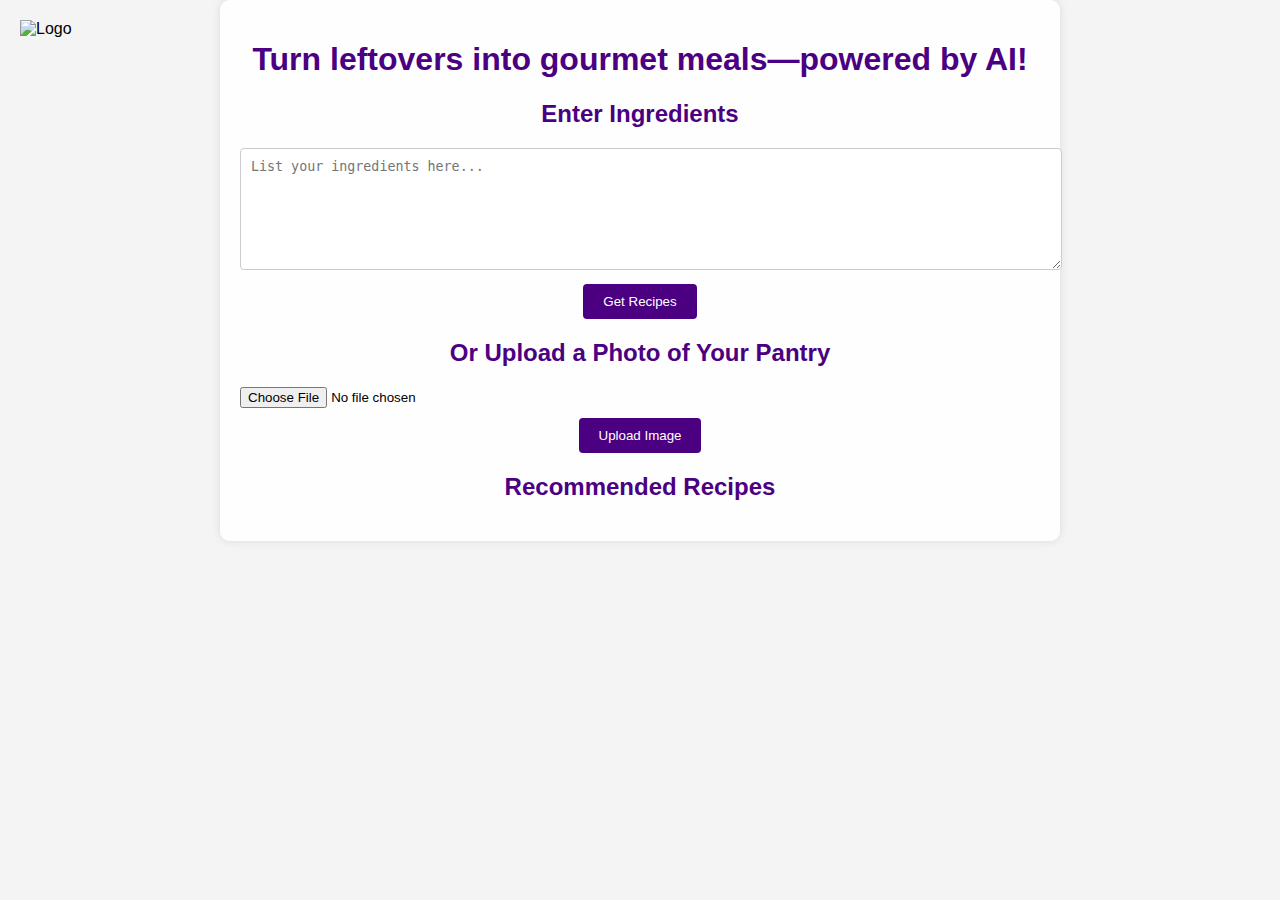
==== target/classes/static/index.html @ e5e42ac0 "Changes to fix comments" ====
<!DOCTYPE html>
<html lang="en">
<head>
    <meta charset="UTF-8">
    <meta name="viewport" content="width=device-width, initial-scale=1.0">
    <title>Recipe Recommender</title>
    <link rel="stylesheet" href="style.css">
</head>
<body>
    <img src="C:\Users\Siddharth Pathak\Downloads\logo.png" alt="Logo" class="logo"> <!-- Add logo -->
    <div class="container">
        <h1>Turn leftovers into gourmet meals—powered by AI!</h1>
        <div class="input-section">
            <h2>Enter Ingredients</h2>
            <textarea id="ingredients" placeholder="List your ingredients here..."></textarea>
            <button id="getRecipesBtn">Get Recipes</button>
        </div>
        <div class="upload-section">    
            <h2>Or Upload a Photo of Your Pantry</h2>
            <input type="file" id="imageUpload" accept="image/*">
            <button id="uploadImageBtn">Upload Image</button>
        </div>
        <div id="recipes" class="recipes-section">
            <h2>Recommended Recipes</h2>
            <ul id="recipeList"></ul>
        </div>
    </div>
    <script src="script.js"></script>
</body>
</html>
---- target/classes/static/style.css ----
body {
    font-family: Arial, sans-serif;
    background-color: #f4f4f4;
    margin: 0;
    padding: 0;
    background-image: url('background.jpg'); /* Add a background image */
    background-size: cover;
    background-position: center;
}

.container {
    max-width: 800px;
    margin: 0 auto;
    padding: 20px;
    background-color: rgba(255, 255, 255, 0.9); /* Semi-transparent background */
    box-shadow: 0 0 10px rgba(0, 0, 0, 0.1);
    border-radius: 10px;
    text-align: center; /* Center align text */
}

h1, h2 {
    color: #4b0082; /* Purple color */
}

.input-section, .upload-section, .recipes-section {
    margin-bottom: 20px;
}

textarea {
    width: 100%;
    height: 100px;
    padding: 10px;
    border: 1px solid #ccc;
    border-radius: 4px;
    margin-bottom: 10px;
}

button {
    display: inline-block;
    padding: 10px 20px;
    color: #fff;
    background-color: #4b0082; /* Purple color */
    border: none;
    border-radius: 4px;
    cursor: pointer;
}

button:hover {
    background-color: #3a0066; /* Darker purple color */
}

input[type="file"] {
    display: block;
    margin-bottom: 10px;
}

#recipeList li {
    padding: 15px;
    border-bottom: 1px solid #ccc;
    background-color: #fafafa;
    margin-bottom: 10px;
    border-radius: 5px;
    text-align: left; /* Left align text */
}

#recipeList li {
    padding: 10px;
    border-bottom: 1px solid #ccc;
}

.logo {
    position: absolute;
    top: 20px;
    left: 20px;
    width: 100px;
}
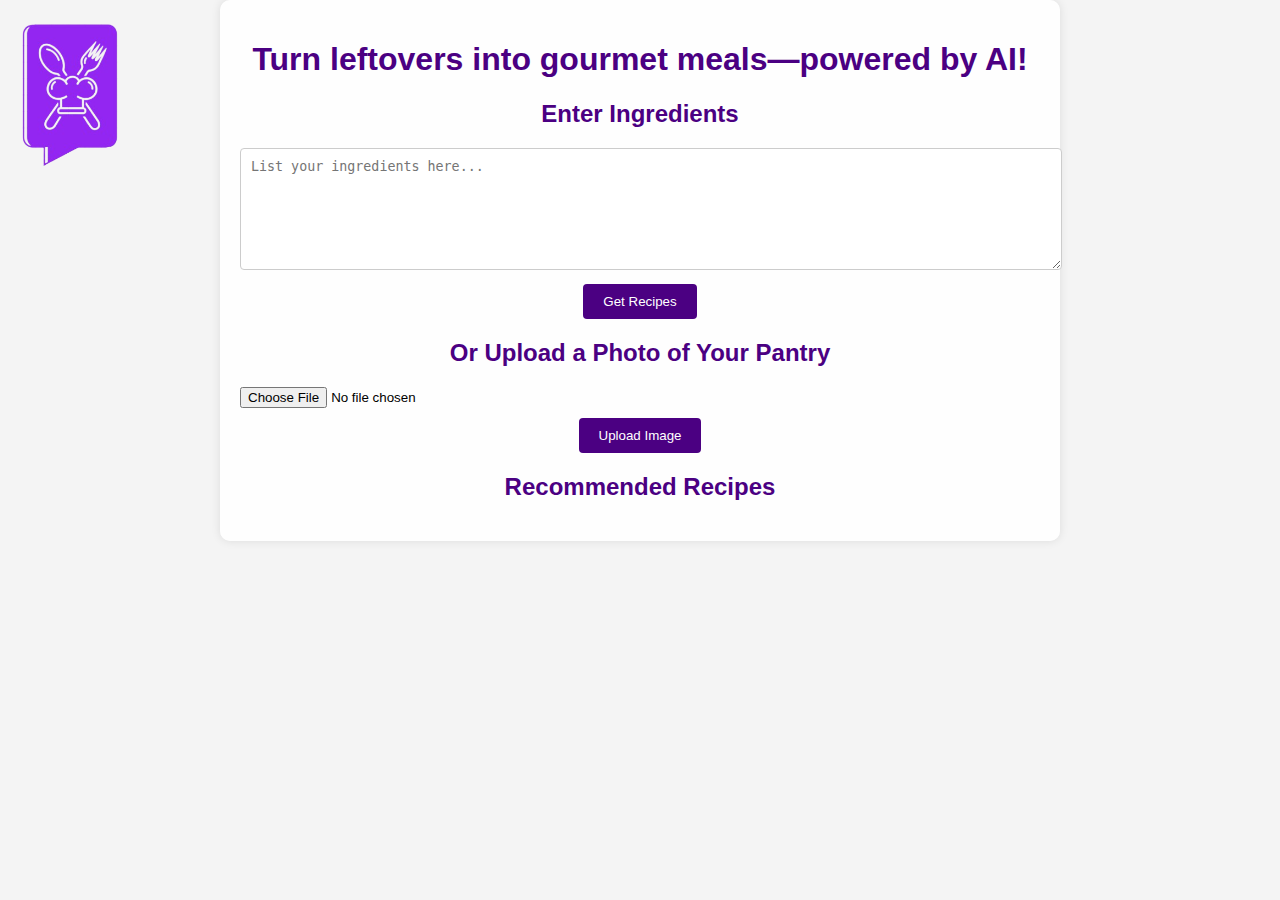
==== commit 6562ca03: "more changes to work locally" ====
--- a/target/classes/static/index.html
+++ b/target/classes/static/index.html
@@ -4,10 +4,10 @@
     <meta charset="UTF-8">
     <meta name="viewport" content="width=device-width, initial-scale=1.0">
     <title>Recipe Recommender</title>
-    <link rel="stylesheet" href="style.css">
+    <link rel="stylesheet" href="style.css"> <!-- No 'static/' now -->
 </head>
 <body>
-    <img src="C:\Users\Siddharth Pathak\Downloads\logo.png" alt="Logo" class="logo"> <!-- Add logo -->
+    <img src="logo.png" alt="Logo" class="logo"> <!-- No 'static/' now -->
     <div class="container">
         <h1>Turn leftovers into gourmet meals—powered by AI!</h1>
         <div class="input-section">
@@ -20,11 +20,12 @@
             <input type="file" id="imageUpload" accept="image/*">
             <button id="uploadImageBtn">Upload Image</button>
         </div>
+        <div id="loading" class="loader" style="display: none;"></div>
         <div id="recipes" class="recipes-section">
             <h2>Recommended Recipes</h2>
             <ul id="recipeList"></ul>
         </div>
     </div>
-    <script src="script.js"></script>
+    <script src="script.js"></script> <!-- No 'static/' now -->
 </body>
 </html>--- a/target/classes/static/style.css
+++ b/target/classes/static/style.css
@@ -74,3 +74,18 @@
     left: 20px;
     width: 100px;
 }
+
+.loader {
+  border: 16px solid #f3f3f3; /* Light grey */
+  border-top: 16px solid #3498db; /* Blue */
+  border-radius: 50%;
+  width: 120px;
+  height: 120px;
+  animation: spin 2s linear infinite;
+  margin: 20px auto; /* Center the loader */
+}
+
+@keyframes spin {
+  0% { transform: rotate(0deg); }
+  100% { transform: rotate(360deg); }
+}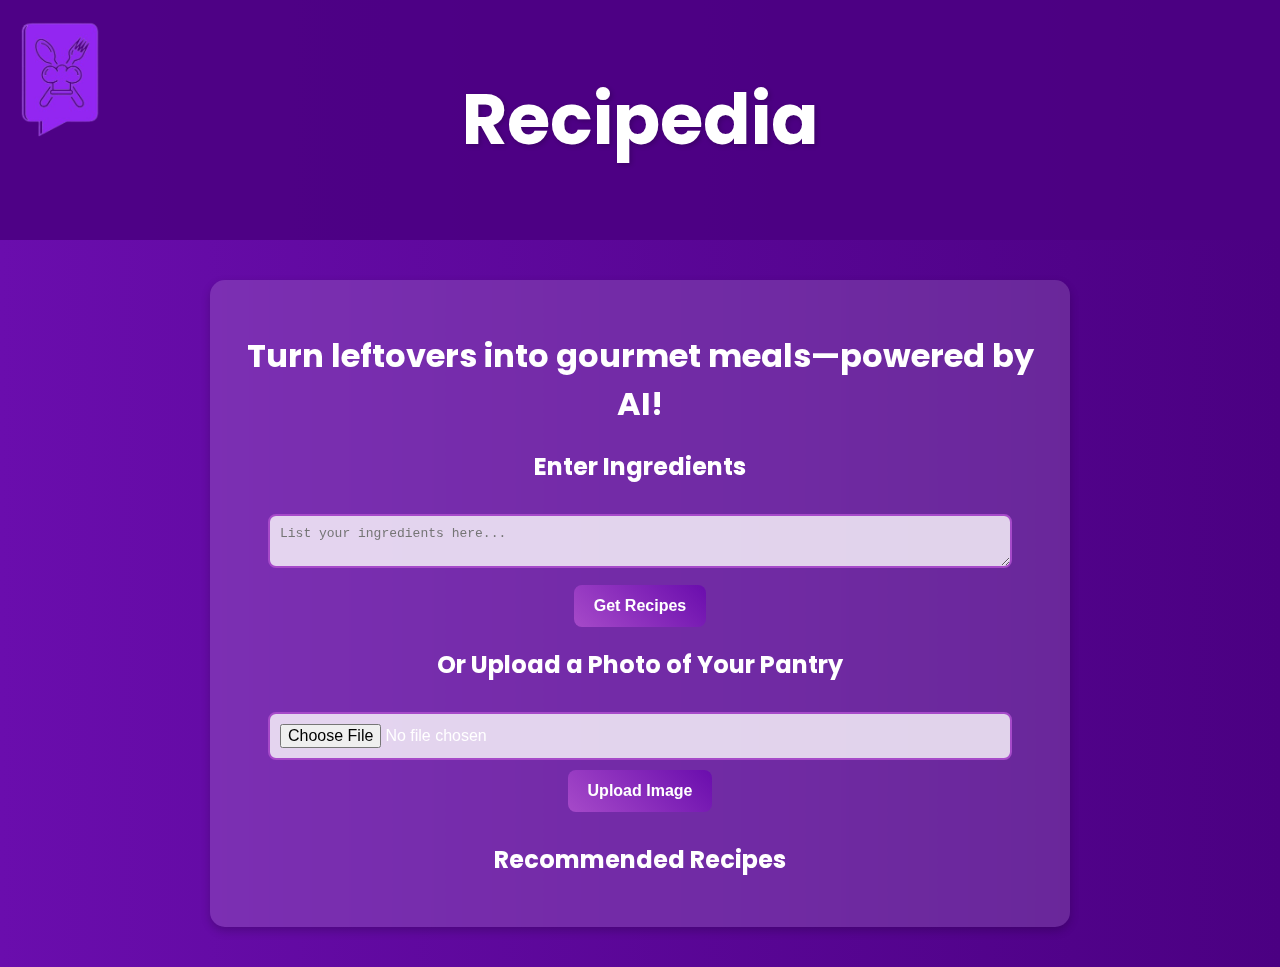
==== commit 84cdebb6: "Making changes to the interface. Adding dynamic animations" ====
--- a/target/classes/static/index.html
+++ b/target/classes/static/index.html
@@ -7,6 +7,9 @@
     <link rel="stylesheet" href="style.css"> <!-- No 'static/' now -->
 </head>
 <body>
+    <header>
+        <h1>Recipedia</h1>
+    </header>
     <img src="logo.png" alt="Logo" class="logo"> <!-- No 'static/' now -->
     <div class="container">
         <h1>Turn leftovers into gourmet meals—powered by AI!</h1>
--- a/target/classes/static/style.css
+++ b/target/classes/static/style.css
@@ -1,91 +1,118 @@
+@import url('https://fonts.googleapis.com/css2?family=Poppins:wght@300;400;600&display=swap');
+
 body {
-    font-family: Arial, sans-serif;
-    background-color: #f4f4f4;
+    font-family: 'Poppins', sans-serif;
+    background: linear-gradient(to right, #6a0dad, #4b0082);
+    color: white;
     margin: 0;
     padding: 0;
-    background-image: url('background.jpg'); /* Add a background image */
-    background-size: cover;
-    background-position: center;
+    text-align: center;
+}
+
+header {
+    background: rgba(75, 0, 130, 0.9);
+    color: white;
+    padding: 20px;
+    font-size: 2.2em;
+    font-weight: bold;
+    text-shadow: 2px 2px 5px rgba(0, 0, 0, 0.2);
 }
 
 .container {
     max-width: 800px;
-    margin: 0 auto;
-    padding: 20px;
-    background-color: rgba(255, 255, 255, 0.9); /* Semi-transparent background */
-    box-shadow: 0 0 10px rgba(0, 0, 0, 0.1);
-    border-radius: 10px;
-    text-align: center; /* Center align text */
+    margin: 40px auto;
+    padding: 30px;
+    background: rgba(255, 255, 255, 0.15);
+    backdrop-filter: blur(10px);
+    border-radius: 15px;
+    box-shadow: 0 4px 10px rgba(0, 0, 0, 0.2);
+    animation: fadeIn 1s ease-in-out;
 }
 
 h1, h2 {
-    color: #4b0082; /* Purple color */
+    color: white;
 }
 
-.input-section, .upload-section, .recipes-section {
-    margin-bottom: 20px;
+textarea, input[type="file"] {
+    width: 90%;
+    padding: 10px;
+    border: 2px solid #a64ac9;
+    border-radius: 8px;
+    background: rgba(255, 255, 255, 0.8);
+    font-size: 1em;
+    margin-top: 10px;
+    transition: all 0.3s ease-in-out;
 }
 
-textarea {
-    width: 100%;
-    height: 100px;
-    padding: 10px;
-    border: 1px solid #ccc;
-    border-radius: 4px;
-    margin-bottom: 10px;
+textarea:focus, input[type="file"]:focus {
+    border-color: #fff;
+    background: rgba(255, 255, 255, 1);
 }
 
 button {
-    display: inline-block;
-    padding: 10px 20px;
-    color: #fff;
-    background-color: #4b0082; /* Purple color */
+    background: linear-gradient(45deg, #a64ac9, #6a0dad);
+    color: white;
+    font-weight: bold;
+    padding: 12px 20px;
     border: none;
-    border-radius: 4px;
+    border-radius: 8px;
     cursor: pointer;
-}
-
-button:hover {
-    background-color: #3a0066; /* Darker purple color */
-}
-
-input[type="file"] {
-    display: block;
-    margin-bottom: 10px;
-}
-
-#recipeList li {
-    padding: 15px;
-    border-bottom: 1px solid #ccc;
-    background-color: #fafafa;
-    margin-bottom: 10px;
-    border-radius: 5px;
-    text-align: left; /* Left align text */
-}
-
-#recipeList li {
-    padding: 10px;
-    border-bottom: 1px solid #ccc;
+    transition: all 0.3s ease-in-out;
+    font-size: 1em;
+    margin-top: 10px;
 }
 
 .logo {
     position: absolute;
     top: 20px;
     left: 20px;
-    width: 100px;
+    width: 80px;
+    height: auto;
+}
+
+button:hover {
+    background: linear-gradient(45deg, #6a0dad, #a64ac9);
+    transform: scale(1.05);
 }
 
 .loader {
-  border: 16px solid #f3f3f3; /* Light grey */
-  border-top: 16px solid #3498db; /* Blue */
-  border-radius: 50%;
-  width: 120px;
-  height: 120px;
-  animation: spin 2s linear infinite;
-  margin: 20px auto; /* Center the loader */
+    border: 8px solid rgba(255, 255, 255, 0.3);
+    border-top: 8px solid #ffdd57;
+    border-radius: 50%;
+    width: 60px;
+    height: 60px;
+    animation: spin 1.5s linear infinite;
+    margin: 20px auto;
+}
+
+@keyframes fadeIn {
+    from {
+        opacity: 0;
+        transform: translateY(-20px);
+    }
+    to {
+        opacity: 1;
+        transform: translateY(0);
+    }
 }
 
 @keyframes spin {
-  0% { transform: rotate(0deg); }
-  100% { transform: rotate(360deg); }
+    0% { transform: rotate(0deg); }
+    100% { transform: rotate(360deg); }
+}
+
+.recipes-section {
+    margin-top: 30px;
+}
+
+#recipeList li {
+    background: rgba(255, 255, 255, 0.15);
+    padding: 15px;
+    border-radius: 10px;
+    margin: 10px 0;
+    transition: transform 0.3s ease-in-out;
+}
+
+#recipeList li:hover {
+    transform: scale(1.02);
 }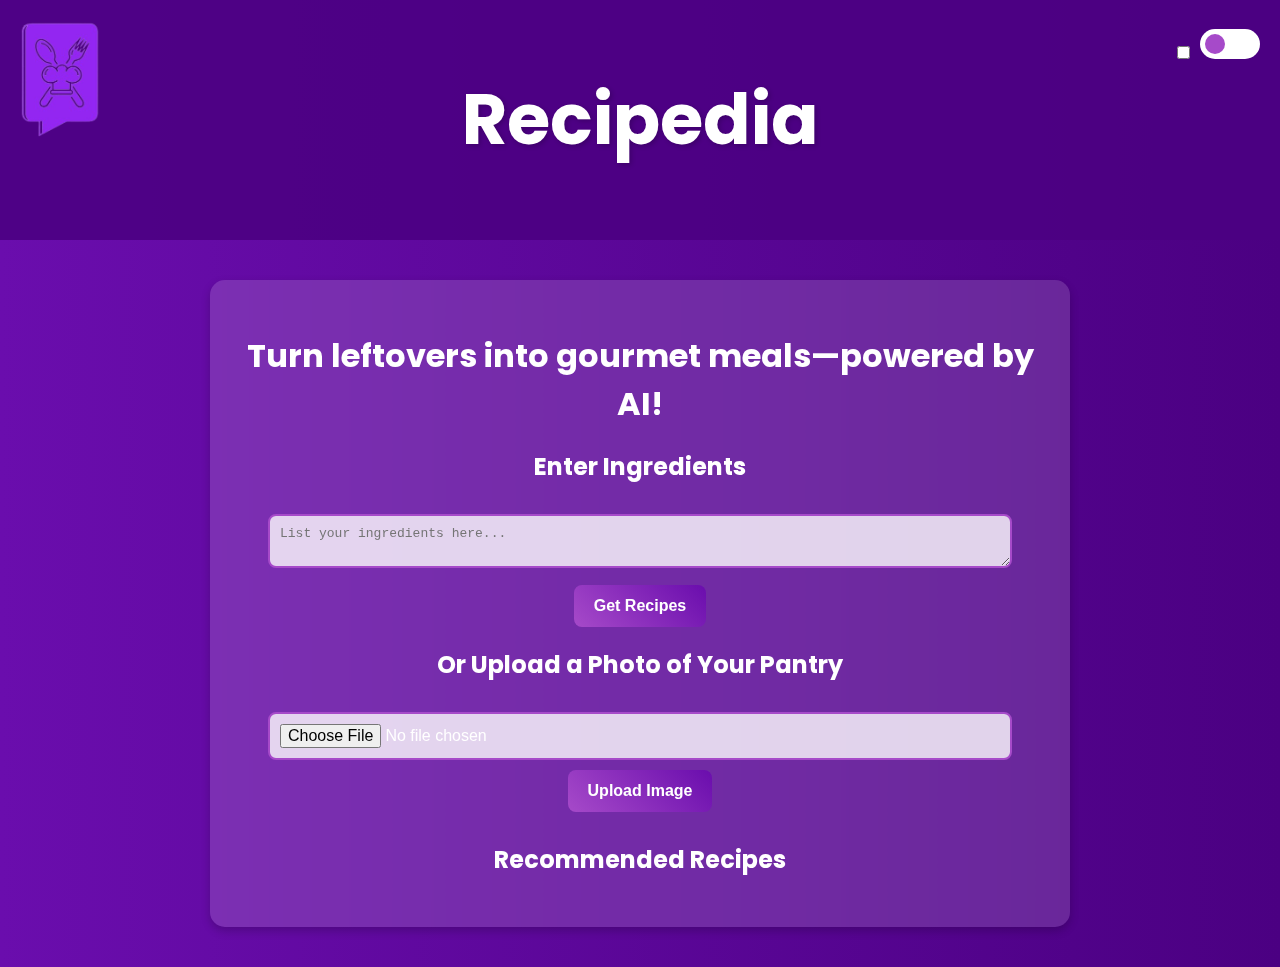
==== commit 2d18bde8: "Added dark mode" ====
--- a/target/classes/static/index.html
+++ b/target/classes/static/index.html
@@ -9,6 +9,12 @@
 <body>
     <header>
         <h1>Recipedia</h1>
+        <div class="toggle-container">
+            <input type="checkbox" id="dark-mode-toggle" />
+            <label for="dark-mode-toggle" class="toggle-label">
+                <span class="toggle-icon"></span>
+            </label>
+        </div>
     </header>
     <img src="logo.png" alt="Logo" class="logo"> <!-- No 'static/' now -->
     <div class="container">
--- a/target/classes/static/style.css
+++ b/target/classes/static/style.css
@@ -115,4 +115,79 @@
 
 #recipeList li:hover {
     transform: scale(1.02);
+}
+
+
+.toggle-container {
+    position: absolute;
+    top: 20px;
+    right: 20px;
+}
+
+.toggle-label {
+    display: inline-block;
+    width: 60px;
+    height: 30px;
+    background-color: #fff;
+    border-radius: 15px;
+    cursor: pointer;
+    transition: background-color 0.3s ease-in-out;
+    position: relative;
+}
+
+.toggle-icon {
+    position: absolute;
+    top: 5px;
+    left: 5px;
+    width: 20px;
+    height: 20px;
+    background-color: #a64ac9;
+    border-radius: 50%;
+    transition: transform 0.3s ease-in-out;
+}
+
+#dark-mode-toggle:checked + .toggle-label {
+    background-color: #333;
+}
+
+#dark-mode-toggle:checked + .toggle-label .toggle-icon {
+    transform: translateX(30px);
+}
+
+.dark-mode {
+    background-color: #0c0c0c;
+    color: #fff;
+}
+
+.dark-mode header {
+    background-color: #0c0c0c;
+}
+
+.dark-mode .container {
+    background-color: #0c0c0c;
+    backdrop-filter: blur(10px);
+}
+
+.dark-mode h1, .dark-mode h2 {
+    color: #fff;
+}
+
+.dark-mode textarea, .dark-mode input[type="file"] {
+    background-color: #666;
+    border-color: #fff;
+}
+
+.dark-mode button {
+    background: linear-gradient(45deg, #6a0dad, #a64ac9);
+    color: #fff;
+}
+
+.dark-mode .loader {
+    border-top: 8px solid #ffdd57;
+    border: 8px solid rgba(255, 255, 255, 0.3);
+}
+
+.dark-mode #recipeList li {
+    background-color: #666;
+    border-radius: 10px;
 }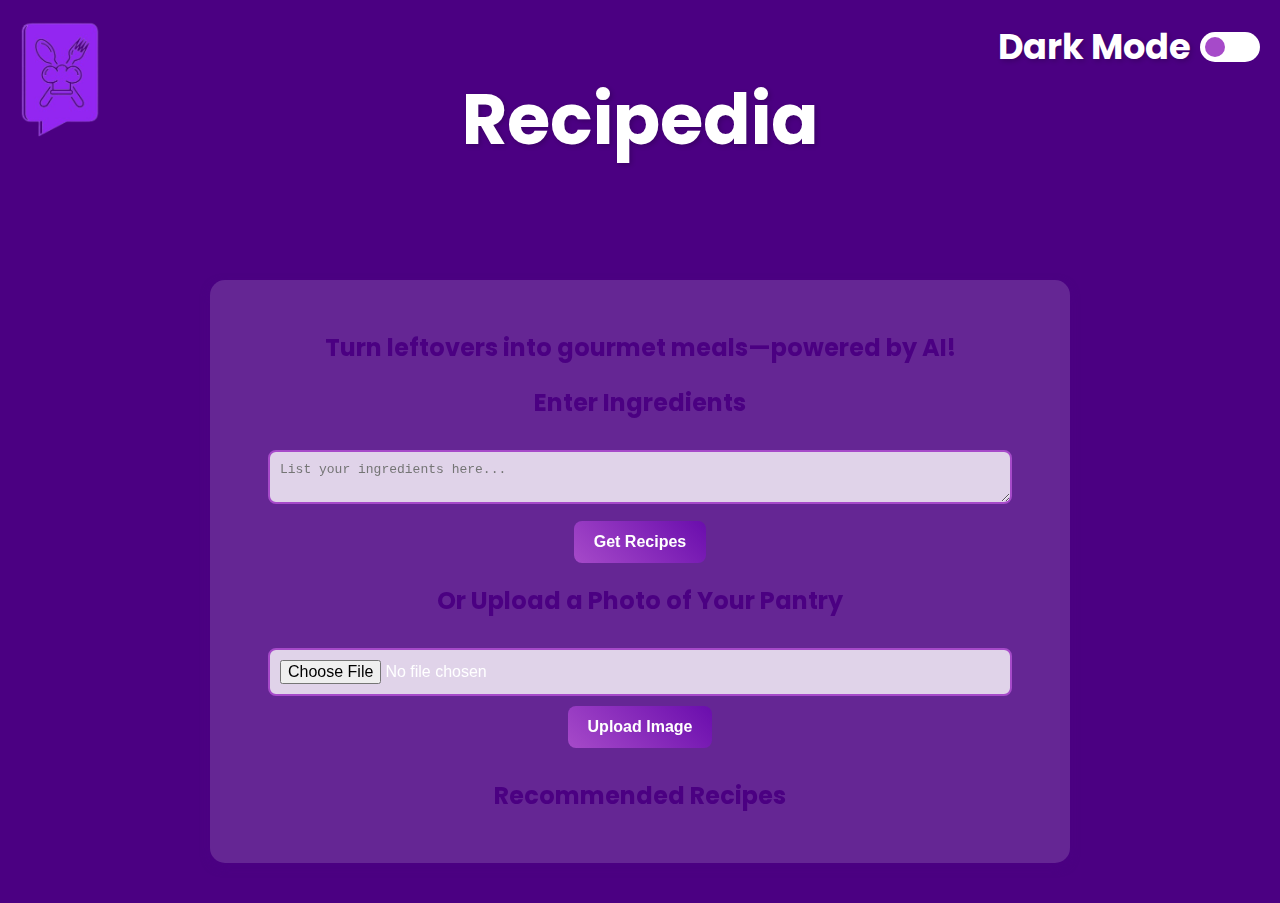
==== commit 732f8afe: "Add text and few transitions animations for better user experience" ====
--- a/target/classes/static/index.html
+++ b/target/classes/static/index.html
@@ -4,21 +4,22 @@
     <meta charset="UTF-8">
     <meta name="viewport" content="width=device-width, initial-scale=1.0">
     <title>Recipe Recommender</title>
-    <link rel="stylesheet" href="style.css"> <!-- No 'static/' now -->
+    <link rel="stylesheet" href="style.css">
 </head>
 <body>
     <header>
         <h1>Recipedia</h1>
         <div class="toggle-container">
+            <span class="toggle-text">Dark Mode</span>
             <input type="checkbox" id="dark-mode-toggle" />
             <label for="dark-mode-toggle" class="toggle-label">
                 <span class="toggle-icon"></span>
             </label>
         </div>
     </header>
-    <img src="logo.png" alt="Logo" class="logo"> <!-- No 'static/' now -->
+    <img src="logo.png" alt="Logo" class="logo">
     <div class="container">
-        <h1>Turn leftovers into gourmet meals—powered by AI!</h1>
+        <h2>Turn leftovers into gourmet meals—powered by AI!</h2>
         <div class="input-section">
             <h2>Enter Ingredients</h2>
             <textarea id="ingredients" placeholder="List your ingredients here..."></textarea>
@@ -35,6 +36,6 @@
             <ul id="recipeList"></ul>
         </div>
     </div>
-    <script src="script.js"></script> <!-- No 'static/' now -->
+    <script src="script.js"></script>
 </body>
 </html>--- a/target/classes/static/style.css
+++ b/target/classes/static/style.css
@@ -2,11 +2,12 @@
 
 body {
     font-family: 'Poppins', sans-serif;
-    background: linear-gradient(to right, #6a0dad, #4b0082);
+    background: linear-gradient(to right, #4b0082);
     color: white;
     margin: 0;
     padding: 0;
     text-align: center;
+    transition: background 0.5s ease, color 0.5s ease;
 }
 
 header {
@@ -16,6 +17,8 @@
     font-size: 2.2em;
     font-weight: bold;
     text-shadow: 2px 2px 5px rgba(0, 0, 0, 0.2);
+    position: relative;
+    transition: background 0.5s ease, color 0.5s ease;
 }
 
 .container {
@@ -25,12 +28,19 @@
     background: rgba(255, 255, 255, 0.15);
     backdrop-filter: blur(10px);
     border-radius: 15px;
-    box-shadow: 0 4px 10px rgba(0, 0, 0, 0.2);
+    box-shadow: 0 4px 10px rgba(75, 0, 130, 0.8);
     animation: fadeIn 1s ease-in-out;
-}
-
-h1, h2 {
-    color: white;
+    transition: background 0.5s ease, color 0.5s ease;
+}
+
+h1 {
+    color: #ffffff;
+    transition: color 0.5s ease;
+}
+
+h2 {
+    color: #4b0082;
+    transition: color 0.5s ease;
 }
 
 textarea, input[type="file"] {
@@ -41,7 +51,7 @@
     background: rgba(255, 255, 255, 0.8);
     font-size: 1em;
     margin-top: 10px;
-    transition: all 0.3s ease-in-out;
+    transition: all 0.3s ease-in-out, background 0.5s ease, border-color 0.5s ease;
 }
 
 textarea:focus, input[type="file"]:focus {
@@ -57,7 +67,7 @@
     border: none;
     border-radius: 8px;
     cursor: pointer;
-    transition: all 0.3s ease-in-out;
+    transition: all 0.3s ease-in-out, background 0.5s ease;
     font-size: 1em;
     margin-top: 10px;
 }
@@ -110,18 +120,30 @@
     padding: 15px;
     border-radius: 10px;
     margin: 10px 0;
-    transition: transform 0.3s ease-in-out;
+    transition: transform 0.3s ease-in-out, background 0.5s ease;
 }
 
 #recipeList li:hover {
     transform: scale(1.02);
 }
-
 
 .toggle-container {
     position: absolute;
     top: 20px;
     right: 20px;
+    display: flex;
+    align-items: center;
+}
+
+.toggle-text {
+    margin-right: 10px;
+    font-size: 1em;
+    color: white;
+    transition: color 0.5s ease;
+}
+
+#dark-mode-toggle {
+    display: none;
 }
 
 .toggle-label {
@@ -159,17 +181,27 @@
     color: #fff;
 }
 
+.dark-mode body {
+    background: linear-gradient(to right, #333, #111);
+}
+
 .dark-mode header {
     background-color: #0c0c0c;
 }
 
 .dark-mode .container {
-    background-color: #0c0c0c;
+    background-color: #333;
     backdrop-filter: blur(10px);
 }
 
-.dark-mode h1, .dark-mode h2 {
-    color: #fff;
+.dark-mode h1 {
+    color: #fff;
+    text-shadow: 2px 2px 5px rgba(75, 0, 130, 1);
+}
+
+.dark-mode h2 {
+    color: #fff;
+    text-shadow: 2px 2px 5px rgba(75, 0, 130, 0.8);
 }
 
 .dark-mode textarea, .dark-mode input[type="file"] {
@@ -180,6 +212,11 @@
 .dark-mode button {
     background: linear-gradient(45deg, #6a0dad, #a64ac9);
     color: #fff;
+}
+
+.dark-mode button:hover {
+    background: linear-gradient(45deg, #a64ac9, #6a0dad);
+    transform: scale(1.05);
 }
 
 .dark-mode .loader {
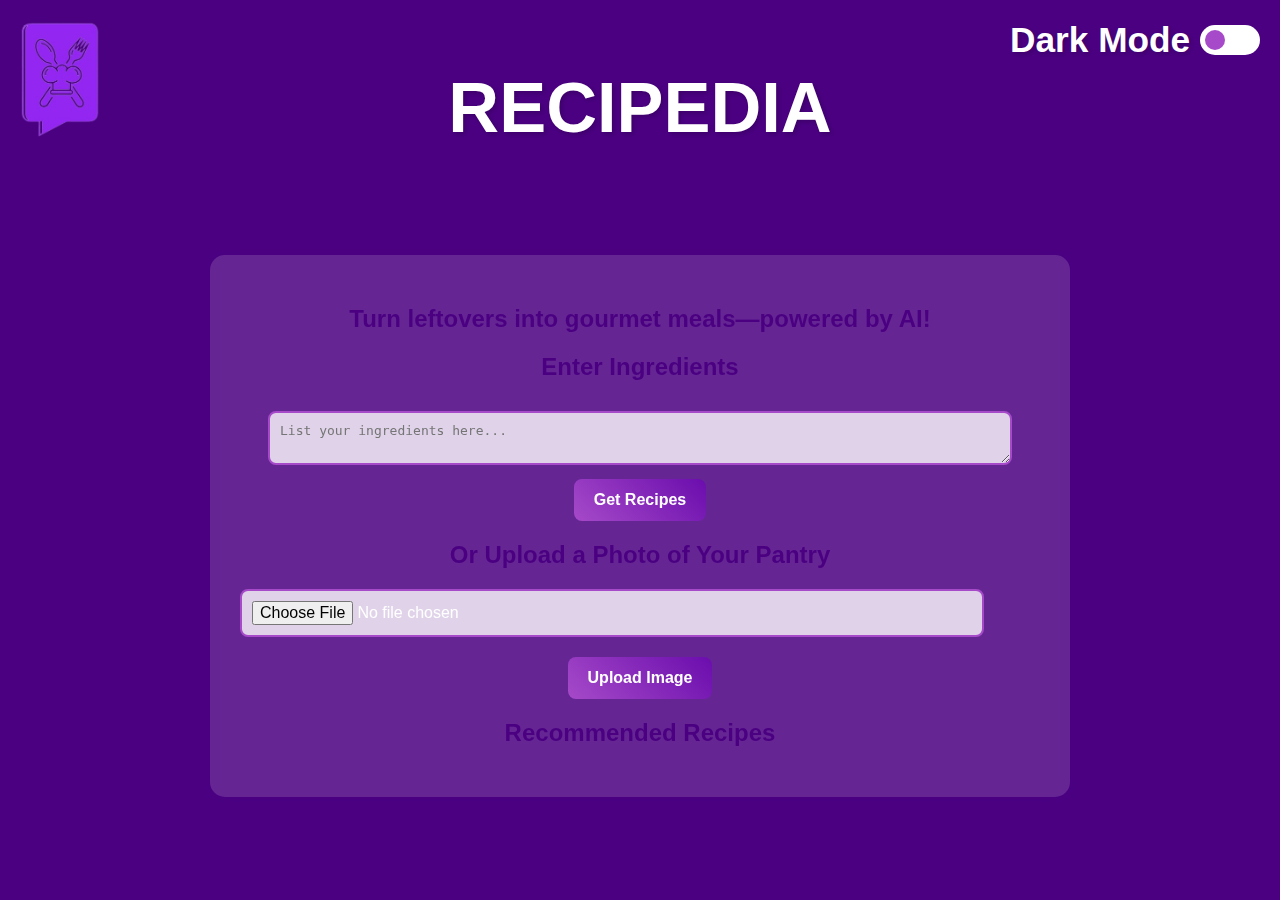
==== commit a36d3570: "fix dark mode" ====
--- a/target/classes/static/index.html
+++ b/target/classes/static/index.html
@@ -8,7 +8,7 @@
 </head>
 <body>
     <header>
-        <h1>Recipedia</h1>
+        <h1>RECIPEDIA</h1>
         <div class="toggle-container">
             <span class="toggle-text">Dark Mode</span>
             <input type="checkbox" id="dark-mode-toggle" />
--- a/target/classes/static/style.css
+++ b/target/classes/static/style.css
@@ -1,5 +1,3 @@
-@import url('https://fonts.googleapis.com/css2?family=Poppins:wght@300;400;600&display=swap');
-
 body {
     font-family: 'Poppins', sans-serif;
     background: linear-gradient(to right, #4b0082);
@@ -43,6 +41,10 @@
     transition: color 0.5s ease;
 }
 
+.input-section, .upload-section, .recipes-section {
+    margin-bottom: 20px;
+}
+
 textarea, input[type="file"] {
     width: 90%;
     padding: 10px;
@@ -72,17 +74,38 @@
     margin-top: 10px;
 }
 
+button:hover {
+    background: linear-gradient(45deg, #6a0dad, #a64ac9);
+    transform: scale(1.05);
+}
+
+input[type="file"] {
+    display: block;
+    margin-bottom: 10px;
+}
+
+#recipeList li {
+    padding: 15px;
+    background: rgba(255, 255, 255, 0.15);
+    background-color: #fafafa;
+    margin: 10px 0;
+    border-radius: 10px;
+    text-align: left;
+    color: #4b0082;
+    line-height: 1.5;
+    transition: transform 0.3s ease-in-out, background 0.5s ease;
+}
+
+#recipeList li:hover {
+    transform: scale(1.02);
+}
+
 .logo {
     position: absolute;
     top: 20px;
     left: 20px;
     width: 80px;
     height: auto;
-}
-
-button:hover {
-    background: linear-gradient(45deg, #6a0dad, #a64ac9);
-    transform: scale(1.05);
 }
 
 .loader {
@@ -95,36 +118,9 @@
     margin: 20px auto;
 }
 
-@keyframes fadeIn {
-    from {
-        opacity: 0;
-        transform: translateY(-20px);
-    }
-    to {
-        opacity: 1;
-        transform: translateY(0);
-    }
-}
-
 @keyframes spin {
     0% { transform: rotate(0deg); }
     100% { transform: rotate(360deg); }
-}
-
-.recipes-section {
-    margin-top: 30px;
-}
-
-#recipeList li {
-    background: rgba(255, 255, 255, 0.15);
-    padding: 15px;
-    border-radius: 10px;
-    margin: 10px 0;
-    transition: transform 0.3s ease-in-out, background 0.5s ease;
-}
-
-#recipeList li:hover {
-    transform: scale(1.02);
 }
 
 .toggle-container {
@@ -182,7 +178,8 @@
 }
 
 .dark-mode body {
-    background: linear-gradient(to right, #333, #111);
+    background-color: #0c0c0c;
+    background: none;
 }
 
 .dark-mode header {
@@ -194,14 +191,8 @@
     backdrop-filter: blur(10px);
 }
 
-.dark-mode h1 {
-    color: #fff;
-    text-shadow: 2px 2px 5px rgba(75, 0, 130, 1);
-}
-
-.dark-mode h2 {
-    color: #fff;
-    text-shadow: 2px 2px 5px rgba(75, 0, 130, 0.8);
+.dark-mode h1, .dark-mode h2 {
+    color: #fff;
 }
 
 .dark-mode textarea, .dark-mode input[type="file"] {
@@ -220,11 +211,17 @@
 }
 
 .dark-mode .loader {
+    border: 8px solid rgba(255, 255, 255, 0.3);
     border-top: 8px solid #ffdd57;
-    border: 8px solid rgba(255, 255, 255, 0.3);
+    border-radius: 50%;
+    width: 60px;
+    height: 60px;
+    animation: spin 1.5s linear infinite;
+    margin: 20px auto;
 }
 
 .dark-mode #recipeList li {
     background-color: #666;
     border-radius: 10px;
+    color: #fff;
 }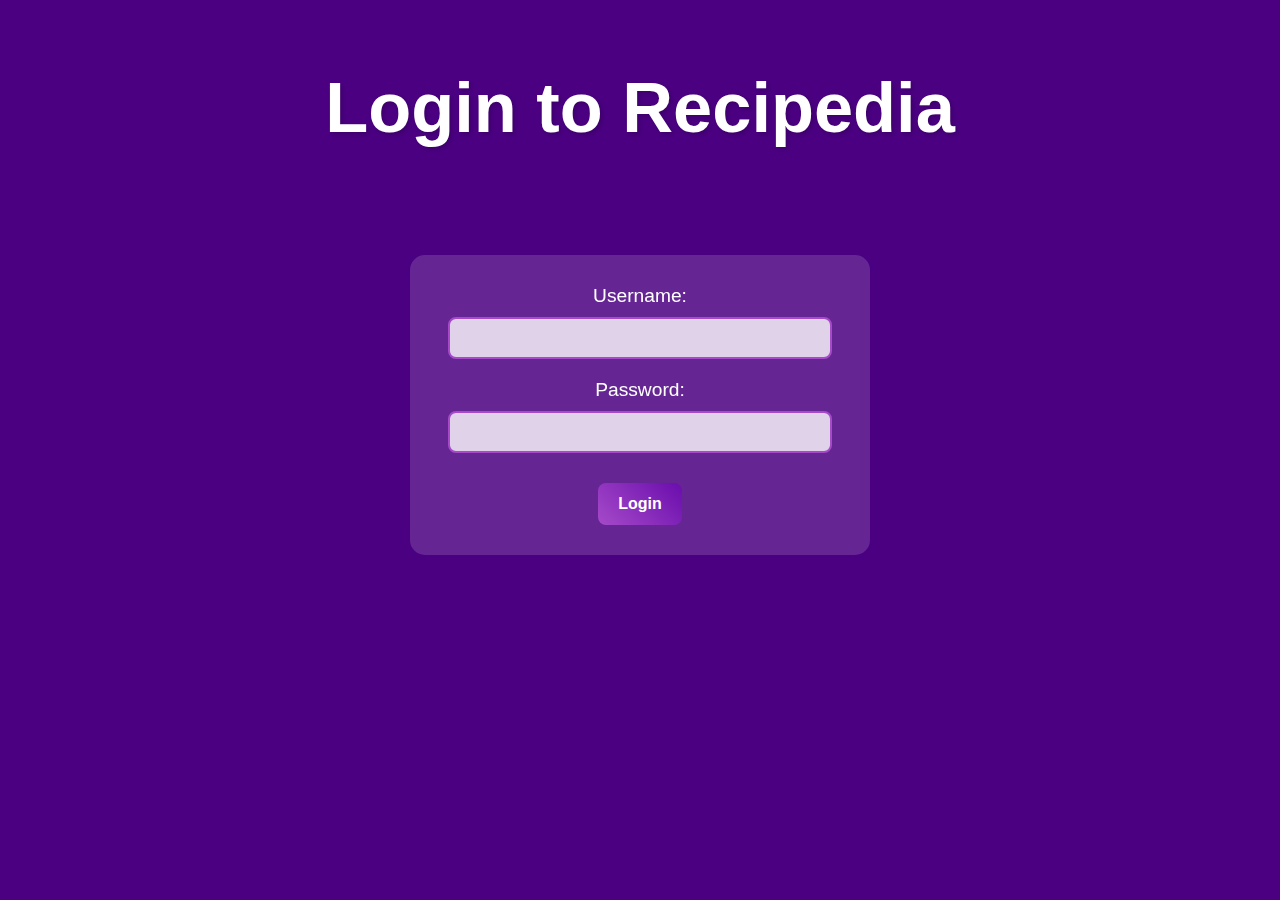
==== commit 3b2bb77c: "Adding a functional SuperBase Database that is connected via API" ====
--- a/target/classes/static/index.html
+++ b/target/classes/static/index.html
@@ -3,39 +3,34 @@
 <head>
     <meta charset="UTF-8">
     <meta name="viewport" content="width=device-width, initial-scale=1.0">
-    <title>Recipe Recommender</title>
-    <link rel="stylesheet" href="style.css">
+    <title>Login</title>
+    <link rel="stylesheet" href="login.css">
 </head>
 <body>
     <header>
-        <h1>RECIPEDIA</h1>
-        <div class="toggle-container">
-            <span class="toggle-text">Dark Mode</span>
-            <input type="checkbox" id="dark-mode-toggle" />
-            <label for="dark-mode-toggle" class="toggle-label">
-                <span class="toggle-icon"></span>
-            </label>
-        </div>
+        <h1>Login to Recipedia</h1>
     </header>
-    <img src="logo.png" alt="Logo" class="logo">
     <div class="container">
-        <h2>Turn leftovers into gourmet meals—powered by AI!</h2>
-        <div class="input-section">
-            <h2>Enter Ingredients</h2>
-            <textarea id="ingredients" placeholder="List your ingredients here..."></textarea>
-            <button id="getRecipesBtn">Get Recipes</button>
-        </div>
-        <div class="upload-section">    
-            <h2>Or Upload a Photo of Your Pantry</h2>
-            <input type="file" id="imageUpload" accept="image/*">
-            <button id="uploadImageBtn">Upload Image</button>
-        </div>
-        <div id="loading" class="loader" style="display: none;"></div>
-        <div id="recipes" class="recipes-section">
-            <h2>Recommended Recipes</h2>
-            <ul id="recipeList"></ul>
-        </div>
+        <form id="loginForm" action="/login" method="POST">
+            <div class="input-section">
+                <label for="username">Username:</label>
+                <input type="text" id="username" name="username" required>
+            </div>
+            <div class="input-section">
+                <label for="password">Password:</label>
+                <input type="password" id="password" name="password" required>
+            </div>
+            <button type="submit">Login</button>
+        </form>
+        <div class="error" id="error" style="display: none; color: red;"></div>
     </div>
-    <script src="script.js"></script>
+    <script>
+        const urlParams = new URLSearchParams(window.location.search);
+        const error = urlParams.get('error');
+        if (error) {
+            document.getElementById('error').textContent = error;
+            document.getElementById('error').style.display = 'block';
+        }
+    </script>
 </body>
 </html>--- a/target/classes/static/login.css
+++ b/target/classes/static/login.css
@@ -0,0 +1,78 @@
+body {
+    font-family: 'Poppins', sans-serif;
+    background: linear-gradient(to right, #4b0082);
+    color: white;
+    margin: 0;
+    padding: 0;
+    text-align: center;
+    transition: background 0.5s ease, color 0.5s ease;
+}
+
+header {
+    background: rgba(75, 0, 130, 0.9);
+    color: white;
+    padding: 20px;
+    font-size: 2.2em;
+    font-weight: bold;
+    text-shadow: 2px 2px 5px rgba(0, 0, 0, 0.2);
+    position: relative;
+    transition: background 0.5s ease, color 0.5s ease;
+}
+
+.container {
+    max-width: 400px;
+    margin: 40px auto;
+    padding: 30px;
+    background: rgba(255, 255, 255, 0.15);
+    backdrop-filter: blur(10px);
+    border-radius: 15px;
+    box-shadow: 0 4px 10px rgba(75, 0, 130, 0.8);
+    animation: fadeIn 1s ease-in-out;
+    transition: background 0.5s ease, color 0.5s ease;
+}
+
+h1 {
+    color: #ffffff;
+    transition: color 0.5s ease;
+}
+
+label {
+    display: block;
+    margin-bottom: 10px;
+    font-size: 1.2em;
+    color: #ffffff;
+}
+
+input[type="text"], input[type="password"] {
+    width: 90%;
+    padding: 10px;
+    border: 2px solid #a64ac9;
+    border-radius: 8px;
+    background: rgba(255, 255, 255, 0.8);
+    font-size: 1em;
+    margin-bottom: 20px;
+    transition: all 0.3s ease-in-out, background 0.5s ease, border-color 0.5s ease;
+}
+
+input[type="text"]:focus, input[type="password"]:focus {
+    border-color: #fff;
+    background: rgba(255, 255, 255, 1);
+}
+
+button {
+    background: linear-gradient(45deg, #a64ac9, #6a0dad);
+    color: white;
+    font-weight: bold;
+    padding: 12px 20px;
+    border: none;
+    border-radius: 8px;
+    cursor: pointer;
+    transition: all 0.3s ease-in-out, background 0.5s ease;
+    font-size: 1em;
+    margin-top: 10px;
+}
+
+button:hover {
+    background: linear-gradient(45deg, #6a0dad, #a64ac9);
+    transform: scale(1.05);
+}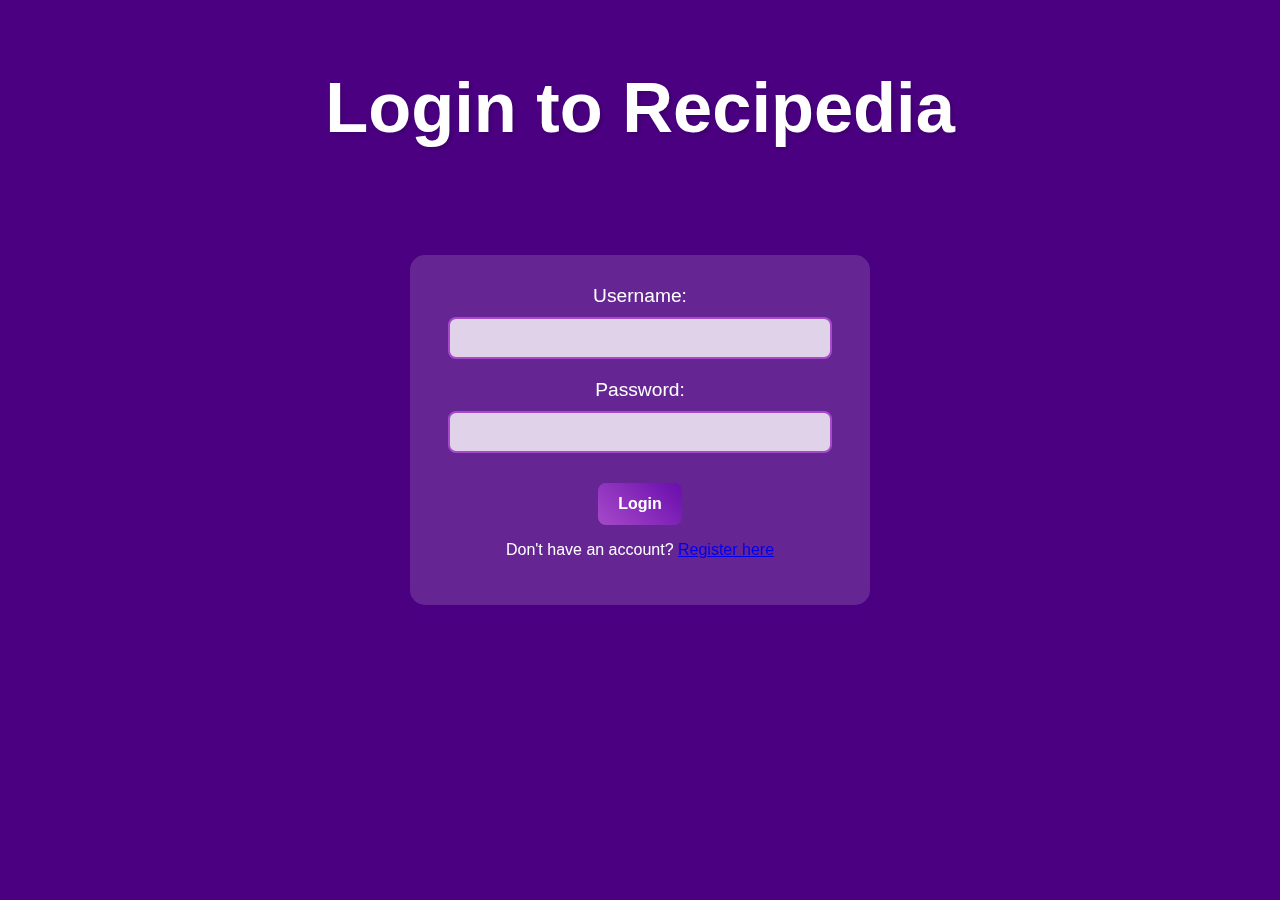
==== commit fe1f19c7: "Added registeration page for user to create an account" ====
--- a/target/classes/static/index.html
+++ b/target/classes/static/index.html
@@ -23,6 +23,7 @@
             <button type="submit">Login</button>
         </form>
         <div class="error" id="error" style="display: none; color: red;"></div>
+        <p>Don't have an account? <a href="/register.html">Register here</a></p>
     </div>
     <script>
         const urlParams = new URLSearchParams(window.location.search);
